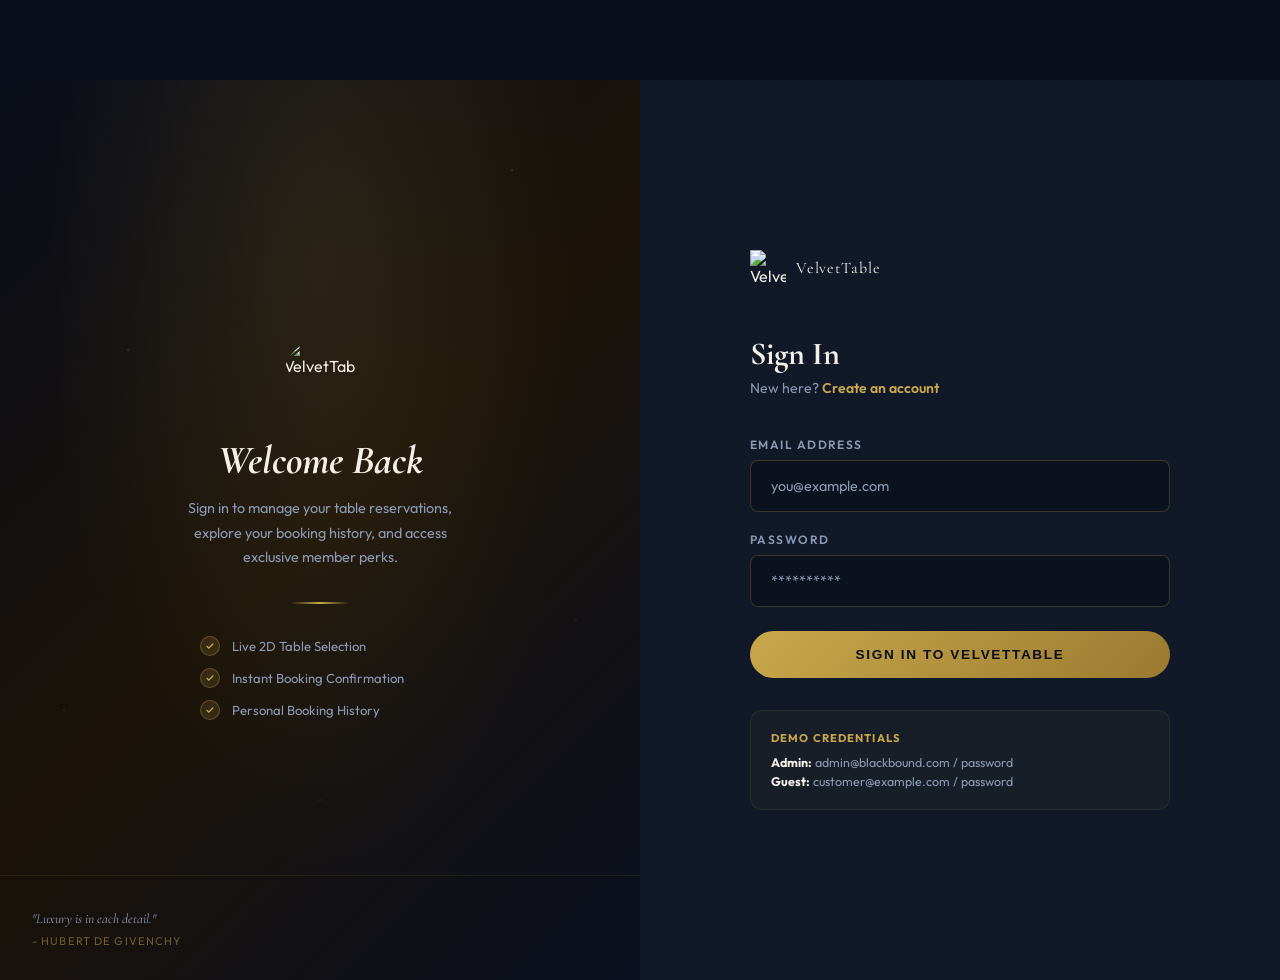
==== login.html @ 6e688fa2 "Add files via upload" ====
﻿<!DOCTYPE html>
<html lang="en">
<head>
    <meta charset="UTF-8">
    <meta name="viewport" content="width=device-width, initial-scale=1.0">
    <title>Sign In | VelvetTable</title>
    <link rel="stylesheet" href="frontend/css/style.css?v=12.0">
</head>
<body style="background:var(--navy); min-height:100vh;">

<div class="auth-panel">
    <!-- Left: Visual Panel -->
    <div class="auth-panel-img" style="background:linear-gradient(135deg, #0a0e1a 0%, #1a1208 50%, #0a1020 100%); position:relative; overflow:hidden; display:flex; align-items:flex-end;">
        <div class="stars-bg"></div>
        <!-- Chandelier illustration overlay -->
        <div style="position:absolute; inset:0; background:radial-gradient(ellipse at 50% 20%, rgba(201,168,76,0.12) 0%, transparent 60%); z-index:1;"></div>
        <div style="position:absolute; inset:0; z-index:2; display:flex; flex-direction:column; align-items:center; justify-content:center; padding:3rem;">
            <div style="text-align:center;">
                <img src="frontend/assets/logo.png" alt="VelvetTable" style="width:72px; height:72px; object-fit:contain; border-radius:50%; margin:0 auto 1.5rem; display:block;" >
                <h2 style="font-family:var(--font-serif); font-size:2.5rem; color:var(--ivory); margin-bottom:0.75rem; font-style:italic;">Welcome Back</h2>
                <p style="color:var(--text-muted); font-size:0.9rem; line-height:1.7; max-width:280px; margin:0 auto;">Sign in to manage your table reservations, explore your booking history, and access exclusive member perks.</p>
                <div class="gold-divider" style="margin:2rem auto;"></div>
                <div style="display:flex; flex-direction:column; gap:0.75rem; text-align:left; max-width:240px; margin:0 auto;">
                                        <div style="display:flex; align-items:center; gap:0.75rem; color:var(--text-muted); font-size:0.82rem;">
                        <div style="width:20px; height:20px; border-radius:50%; background:rgba(201,168,76,0.15); border:1px solid rgba(201,168,76,0.3); display:flex; align-items:center; justify-content:center; flex-shrink:0;">
                            <svg width="10" height="10" viewBox="0 0 24 24" fill="none" stroke="var(--gold)" stroke-width="3"><polyline points="20 6 9 17 4 12"/></svg>
                        </div>
                        Live 2D Table Selection                    </div>
                                        <div style="display:flex; align-items:center; gap:0.75rem; color:var(--text-muted); font-size:0.82rem;">
                        <div style="width:20px; height:20px; border-radius:50%; background:rgba(201,168,76,0.15); border:1px solid rgba(201,168,76,0.3); display:flex; align-items:center; justify-content:center; flex-shrink:0;">
                            <svg width="10" height="10" viewBox="0 0 24 24" fill="none" stroke="var(--gold)" stroke-width="3"><polyline points="20 6 9 17 4 12"/></svg>
                        </div>
                        Instant Booking Confirmation                    </div>
                                        <div style="display:flex; align-items:center; gap:0.75rem; color:var(--text-muted); font-size:0.82rem;">
                        <div style="width:20px; height:20px; border-radius:50%; background:rgba(201,168,76,0.15); border:1px solid rgba(201,168,76,0.3); display:flex; align-items:center; justify-content:center; flex-shrink:0;">
                            <svg width="10" height="10" viewBox="0 0 24 24" fill="none" stroke="var(--gold)" stroke-width="3"><polyline points="20 6 9 17 4 12"/></svg>
                        </div>
                        Personal Booking History                    </div>
                                    </div>
            </div>
        </div>
        <!-- Bottom quote -->
        <div style="position:relative; z-index:3; padding:2rem; width:100%; border-top:1px solid rgba(201,168,76,0.1);">
            <p style="font-family:var(--font-serif); font-style:italic; color:var(--text-muted); font-size:0.85rem; line-height:1.6;">"Luxury is in each detail."</p>
            <p style="font-size:0.7rem; letter-spacing:0.1em; text-transform:uppercase; color:rgba(201,168,76,0.5); margin-top:0.25rem;">- Hubert de Givenchy</p>
        </div>
    </div>

    <!-- Right: Form Panel -->
    <div class="auth-form-side">
        <div style="width:100%; max-width:420px;">
            <a href="index.html" style="display:flex; align-items:center; gap:0.6rem; margin-bottom:3rem; text-decoration:none;">
                <img src="frontend/assets/logo.png" alt="VelvetTable" style="width:36px; height:36px; object-fit:contain;" >
                <span style="font-family:var(--font-serif); font-size:1rem; color:var(--ivory); letter-spacing:0.06em;">VelvetTable</span>
            </a>

            <div style="margin-bottom:2.5rem;">
                <h1 style="font-family:var(--font-serif); font-size:2rem; color:var(--ivory); margin-bottom:0.4rem;">Sign In</h1>
                <p style="color:var(--text-muted); font-size:0.88rem;">New here? <a href="signup.html" style="color:var(--gold); font-weight:600; transition:opacity 0.3s;" onmouseover="this.style.opacity=0.8" onmouseout="this.style.opacity=1">Create an account</a></p>
            </div>

            
            
            <form method="POST" action="login.html" style="display:flex; flex-direction:column; gap:1.25rem;">
                <input type="hidden" name="csrf_token" value="41872f63dafc2b654ee01b7b9b2ca9cc0c356cd20bf3a8555dc3d0139babe2d2">

                <div>
                    <label class="label-luxury">Email Address</label>
                    <input type="email" name="email" required class="input-luxury" placeholder="you@example.com">
                </div>
                <div>
                    <label class="label-luxury">Password</label>
                    <input type="password" name="password" required class="input-luxury" placeholder="**********">
                </div>

                <button type="submit" class="btn-gold" style="width:100%; justify-content:center; padding:1rem; font-size:0.85rem; margin-top:0.25rem;">
                    Sign In to VelvetTable
                </button>
            </form>

            <div style="margin-top:2rem; padding:1.25rem; background:rgba(201,168,76,0.04); border:1px solid rgba(201,168,76,0.1); border-radius:12px;">
                <p style="font-size:0.7rem; letter-spacing:0.1em; text-transform:uppercase; color:var(--gold); margin-bottom:0.6rem; font-weight:700;">Demo Credentials</p>
                <p style="font-size:0.78rem; color:var(--text-muted); margin-bottom:0.25rem;"><strong style="color:var(--ivory);">Admin:</strong> admin@blackbound.com / password</p>
                <p style="font-size:0.78rem; color:var(--text-muted);"><strong style="color:var(--ivory);">Guest:</strong> customer@example.com / password</p>
            </div>
        </div>
    </div>
</div>

</body>
</html>
---- frontend/css/style.css ----
/*
 * VelvetTable — Premium Luxury Design System v10.0
 * Theme: Deep Navy + Warm Gold
 * Fonts: Cormorant Garamond (serif) + Outfit (sans)
 */

/* ── Google Fonts ────────────────────────────────────────── */
@import url('https://fonts.googleapis.com/css2?family=Cormorant+Garamond:ital,wght@0,300;0,400;0,600;0,700;1,300;1,400&family=Outfit:wght@300;400;500;600;700;800&display=swap');

/* ── Design Tokens ───────────────────────────────────────── */
:root {
    --gold:        #c9a84c;
    --gold-light:  #e4c97a;
    --gold-dark:   #9a7a30;
    --navy:        #0a0e1a;
    --navy-mid:    #111827;
    --navy-light:  #1a2235;
    --navy-card:   #141c2e;
    --ivory:       #f5f0e8;
    --ivory-dark:  #e8e0d0;
    --cream:       #faf7f2;
    --text-muted:  #8a9ab5;
    --white:       #ffffff;
    --danger:      #c0392b;
    --success:     #10b981;

    --font-serif:  'Cormorant Garamond', Georgia, serif;
    --font-sans:   'Outfit', -apple-system, BlinkMacSystemFont, 'Segoe UI', sans-serif;

    --radius-sm:   8px;
    --radius-md:   16px;
    --radius-lg:   24px;
    --radius-xl:   36px;
    --radius-full: 9999px;

    --shadow-gold:  0 8px 32px rgba(201, 168, 76, 0.18);
    --shadow-card:  0 20px 60px rgba(0, 0, 0, 0.5);
    --shadow-nav:   0 4px 30px rgba(0, 0, 0, 0.4);

    --transition:   all 0.35s cubic-bezier(0.16, 1, 0.3, 1);
}

/* ── Reset & Base ────────────────────────────────────────── */
*, *::before, *::after { box-sizing: border-box; margin: 0; padding: 0; }

html {
    scroll-behavior: smooth;
    font-size: 16px;
    overflow-x: hidden;
}

body {
    font-family: var(--font-sans);
    background-color: var(--navy);
    color: var(--ivory);
    overflow-x: hidden;
    padding-top: 80px;
    -webkit-font-smoothing: antialiased;
    -moz-osx-font-smoothing: grayscale;
}

img { max-width: 100%; display: block; }
a { text-decoration: none; color: inherit; }

/* ── Typography ──────────────────────────────────────────── */
.display-xl {
    font-family: var(--font-serif);
    font-size: clamp(3rem, 7vw, 6rem);
    font-weight: 300;
    line-height: 1.1;
    color: var(--ivory);
    letter-spacing: -0.02em;
}

.display-lg {
    font-family: var(--font-serif);
    font-size: clamp(2.2rem, 5vw, 4rem);
    font-weight: 400;
    line-height: 1.2;
    color: var(--ivory);
}

.section-label {
    font-size: 0.72rem;
    font-weight: 600;
    letter-spacing: 0.22em;
    text-transform: uppercase;
    color: var(--gold);
    display: block;
    margin-bottom: 1rem;
}

/* ── Scrollbar ───────────────────────────────────────────── */
::-webkit-scrollbar { width: 5px; }
::-webkit-scrollbar-track { background: var(--navy); }
::-webkit-scrollbar-thumb { background: var(--gold-dark); border-radius: 3px; }
::-webkit-scrollbar-thumb:hover { background: var(--gold); }
::selection { background: var(--gold); color: var(--navy); }

/* =========================================================================
   NAVIGATION — STICKY GLASSMORPHISM + CSS HAMBURGER
   ========================================================================= */
.nav-luxury {
    position: fixed;
    top: 0;
    left: 0;
    width: 100%;
    z-index: 9999;
    height: 80px;
    display: flex;
    align-items: center;
    background: rgba(10, 14, 26, 0.92);
    backdrop-filter: blur(20px);
    -webkit-backdrop-filter: blur(20px);
    border-bottom: 1px solid rgba(201, 168, 76, 0.15);
    box-shadow: var(--shadow-nav);
    transition: var(--transition);
}

.nav-inner {
    max-width: 1280px;
    margin: 0 auto;
    padding: 0 2rem;
    width: 100%;
    display: flex;
    align-items: center;
    justify-content: space-between;
    gap: 1rem;
}

.nav-logo {
    display: flex;
    align-items: center;
    gap: 0.75rem;
    text-decoration: none;
    flex-shrink: 0;
}

.nav-logo-name {
    font-family: var(--font-serif);
    font-size: 1.35rem;
    font-weight: 600;
    color: var(--ivory);
    letter-spacing: 0.06em;
}

.nav-logo-name span { color: var(--gold); }

/* Desktop Links */
.nav-links {
    display: flex;
    align-items: center;
    gap: 2rem;
    list-style: none;
    margin: 0;
    padding: 0;
}

.nav-links a {
    position: relative;
    font-size: 0.82rem;
    font-weight: 500;
    letter-spacing: 0.1em;
    text-transform: uppercase;
    color: var(--text-muted);
    text-decoration: none;
    padding-bottom: 4px;
    transition: color 0.3s;
}

.nav-links a:hover, .nav-links a.active { color: var(--gold); }

.nav-links a::after {
    content: '';
    position: absolute;
    width: 0; height: 2px;
    bottom: 0; left: 50%;
    background-color: var(--gold);
    transition: width 0.3s ease;
    transform: translateX(-50%);
}
.nav-links a:hover::after, .nav-links a.active::after { width: 100%; }

/* Desktop Actions */
.nav-actions {
    display: flex;
    align-items: center;
    gap: 0.75rem;
    flex-shrink: 0;
}

/* Hidden Checkbox — zero footprint */
.nav-toggle-chk {
    position: absolute;
    left: -9999px;
    width: 0; height: 0;
    visibility: hidden;
    pointer-events: none;
    opacity: 0;
}

/* Hamburger — hidden on desktop */
.hamburger-btn {
    display: none;
    flex-direction: column;
    justify-content: space-between;
    width: 28px; height: 20px;
    cursor: pointer;
    z-index: 10001;
    flex-shrink: 0;
}

.hamburger-btn span {
    display: block;
    width: 100%; height: 2px;
    background: var(--ivory);
    border-radius: 2px;
    transition: transform 0.35s ease, opacity 0.3s ease, background 0.3s ease;
}

/* Hide mobile-auth items on desktop — only show inside hamburger dropdown */
.mobile-auth { display: none; }

/* =========================================================================
   BUTTONS
   ========================================================================= */
.btn-gold {
    display: inline-flex;
    align-items: center;
    gap: 0.5rem;
    background: linear-gradient(135deg, var(--gold), var(--gold-dark));
    color: var(--navy);
    font-weight: 700;
    font-size: 0.78rem;
    letter-spacing: 0.12em;
    text-transform: uppercase;
    padding: 0.7rem 1.5rem;
    border-radius: var(--radius-full);
    border: none;
    cursor: pointer;
    transition: var(--transition);
    text-decoration: none;
}
.btn-gold:hover {
    background: linear-gradient(135deg, var(--gold-light), var(--gold));
    transform: translateY(-2px);
    box-shadow: var(--shadow-gold);
}

.btn-outline-gold {
    display: inline-flex;
    align-items: center;
    gap: 0.5rem;
    background: transparent;
    color: var(--gold);
    border: 1px solid var(--gold);
    font-weight: 600;
    font-size: 0.78rem;
    letter-spacing: 0.1em;
    text-transform: uppercase;
    padding: 0.65rem 1.4rem;
    border-radius: var(--radius-full);
    cursor: pointer;
    transition: var(--transition);
    text-decoration: none;
}
.btn-outline-gold:hover {
    background: rgba(201, 168, 76, 0.1);
    transform: translateY(-2px);
}

.btn-ghost {
    display: inline-flex;
    align-items: center;
    gap: 0.5rem;
    background: transparent;
    color: var(--text-muted);
    font-size: 0.78rem;
    letter-spacing: 0.08em;
    text-transform: uppercase;
    padding: 0.65rem 1.2rem;
    border-radius: var(--radius-full);
    border: 1px solid rgba(255,255,255,0.08);
    cursor: pointer;
    transition: var(--transition);
    text-decoration: none;
}
.btn-ghost:hover { color: var(--ivory); border-color: rgba(255,255,255,0.2); }

/* =========================================================================
   LAYOUT
   ========================================================================= */
.container {
    max-width: 1280px;
    margin: 0 auto;
    padding: 0 2rem;
}

.container-sm {
    max-width: 900px;
    margin: 0 auto;
    padding: 0 2rem;
}

.section-pad { padding: 6rem 2rem; }

.grid-cols-2 { display: grid; grid-template-columns: 1fr 1fr; gap: 2rem; }
.grid-cols-3 { display: grid; grid-template-columns: repeat(3, 1fr); gap: 2rem; }
.grid-cols-4 { display: grid; grid-template-columns: repeat(4, 1fr); gap: 1.5rem; }

/* =========================================================================
   CARDS
   ========================================================================= */
.luxury-card {
    background: var(--navy-card);
    border: 1px solid rgba(201, 168, 76, 0.1);
    border-radius: var(--radius-md);
    transition: var(--transition);
}
.luxury-card:hover {
    transform: translateY(-6px);
    border-color: rgba(201, 168, 76, 0.3);
    box-shadow: var(--shadow-card);
}

.glass-gold {
    background: rgba(201, 168, 76, 0.04);
    border: 1px solid rgba(201, 168, 76, 0.15);
    backdrop-filter: blur(10px);
    -webkit-backdrop-filter: blur(10px);
}

/* =========================================================================
   DECORATIVE
   ========================================================================= */
.gold-divider {
    width: 60px; height: 2px;
    background: linear-gradient(90deg, transparent, var(--gold), transparent);
    margin: 0 auto;
}

.stars-bg {
    position: absolute;
    inset: 0;
    background-image:
        radial-gradient(1px 1px at 20% 30%, rgba(201,168,76,0.4) 0%, transparent 100%),
        radial-gradient(1px 1px at 80% 10%, rgba(255,255,255,0.3) 0%, transparent 100%),
        radial-gradient(1px 1px at 50% 80%, rgba(201,168,76,0.3) 0%, transparent 100%),
        radial-gradient(1px 1px at 10% 70%, rgba(255,255,255,0.2) 0%, transparent 100%),
        radial-gradient(1px 1px at 90% 60%, rgba(201,168,76,0.2) 0%, transparent 100%);
    pointer-events: none;
}

/* =========================================================================
   STATS
   ========================================================================= */
.stat-item {
    padding: 2rem;
    text-align: center;
    border-right: 1px solid rgba(201,168,76,0.08);
}
.stat-item:last-child { border-right: none; }
.stat-number {
    font-family: var(--font-serif);
    font-size: 2.8rem;
    font-weight: 300;
    color: var(--gold);
    display: block;
}
.stat-label {
    font-size: 0.72rem;
    letter-spacing: 0.14em;
    text-transform: uppercase;
    color: var(--text-muted);
    margin-top: 0.3rem;
}

/* =========================================================================
   PRICE TAG
   ========================================================================= */
.price-tag {
    font-family: var(--font-serif);
    font-size: 1.6rem;
    font-weight: 400;
    color: var(--gold);
}

/* =========================================================================
   FORM ELEMENTS
   ========================================================================= */
.input-luxury {
    width: 100%;
    background: rgba(10, 14, 26, 0.6);
    border: 1px solid rgba(201, 168, 76, 0.25);
    color: var(--ivory);
    padding: 1rem 1.25rem;
    border-radius: var(--radius-sm);
    font-family: var(--font-sans);
    font-size: 0.9rem;
    outline: none;
    transition: var(--transition);
}
.input-luxury:focus { border-color: var(--gold); box-shadow: 0 0 0 3px rgba(201,168,76,0.12); }
.input-luxury::placeholder { color: var(--text-muted); }

.label-luxury {
    display: block;
    font-size: 0.75rem;
    font-weight: 600;
    letter-spacing: 0.12em;
    text-transform: uppercase;
    color: var(--text-muted);
    margin-bottom: 0.5rem;
}

/* =========================================================================
   AUTH PANEL (Login / Signup)
   ========================================================================= */
.auth-panel {
    display: grid;
    grid-template-columns: 1fr 1fr;
    min-height: 100vh;
}

.auth-panel-img {
    background: linear-gradient(135deg, #0a0e1a 0%, #1a1208 50%, #0a1020 100%);
    position: relative;
    overflow: hidden;
    display: flex;
    align-items: flex-end;
}

.auth-form-side {
    display: flex;
    align-items: center;
    justify-content: center;
    padding: 4rem 3rem;
    background: var(--navy-mid);
    overflow-y: auto;
}

@media (max-width: 768px) {
    .auth-panel { grid-template-columns: 1fr; }
    .auth-panel-img { display: none; }
    .auth-form-side { padding: 3rem 1.5rem; }
}

/* =========================================================================
   FOOTER
   ========================================================================= */
.footer-luxury {
    background: var(--navy-card);
    border-top: 1px solid rgba(201, 168, 76, 0.12);
    padding: 4rem 0 2rem;
}

.footer-logo-name {
    font-family: var(--font-serif);
    font-size: 1.3rem;
    font-weight: 600;
    color: var(--ivory);
    letter-spacing: 0.06em;
}

.footer-tagline {
    color: var(--text-muted);
    font-size: 0.85rem;
    line-height: 1.7;
    max-width: 260px;
}

.footer-col-title {
    font-size: 0.7rem;
    font-weight: 700;
    letter-spacing: 0.18em;
    text-transform: uppercase;
    color: var(--gold);
    margin-bottom: 1.25rem;
}

.footer-link {
    display: block;
    color: var(--text-muted);
    font-size: 0.85rem;
    margin-bottom: 0.7rem;
    transition: color 0.3s;
    text-decoration: none;
}
.footer-link:hover { color: var(--ivory); }

.footer-bottom {
    border-top: 1px solid rgba(255,255,255,0.05);
    margin-top: 3rem;
    padding-top: 2rem;
    text-align: center;
    font-size: 0.78rem;
    color: var(--text-muted);
    letter-spacing: 0.06em;
}

/* =========================================================================
   HERO
   ========================================================================= */
.hero-content { position: relative; z-index: 2; }

/* =========================================================================
   ANIMATIONS
   ========================================================================= */
.anim-fade-up {
    opacity: 0;
    transform: translateY(30px);
    animation: fadeUp 0.8s cubic-bezier(0.16, 1, 0.3, 1) forwards;
}
.anim-delay-1 { animation-delay: 0.15s; }
.anim-delay-2 { animation-delay: 0.3s; }
.anim-delay-3 { animation-delay: 0.45s; }

@keyframes fadeUp {
    to { opacity: 1; transform: translateY(0); }
}

/* =========================================================================
   3D BOOKING / TABLE GRID
   ========================================================================= */
#webgl-container { cursor: grab; }
#webgl-container:active { cursor: grabbing; }

.t-grid {
    display: grid;
    grid-template-columns: repeat(4, 1fr);
    gap: 1rem;
}

/* =========================================================================
   ROOM FILTERS
   ========================================================================= */
.filter-btn {
    background: rgba(201,168,76,0.05);
    border: 1px solid rgba(201,168,76,0.2);
    color: var(--text-muted);
    padding: 0.5rem 1.25rem;
    border-radius: var(--radius-full);
    font-size: 0.8rem;
    font-weight: 500;
    cursor: pointer;
    transition: var(--transition);
    letter-spacing: 0.06em;
}
.filter-btn:hover, .filter-btn.active {
    background: rgba(201,168,76,0.15);
    border-color: var(--gold);
    color: var(--gold);
}

/* =========================================================================
   MODAL
   ========================================================================= */
.modal-overlay {
    position: fixed;
    inset: 0;
    background: rgba(0,0,0,0.75);
    z-index: 10000;
    display: none;
    align-items: center;
    justify-content: center;
    backdrop-filter: blur(4px);
}
.modal-overlay.active { display: flex; }

.modal-box {
    background: var(--navy-card);
    border: 1px solid rgba(201,168,76,0.2);
    border-radius: var(--radius-lg);
    padding: 2.5rem;
    max-width: 480px;
    width: 90%;
}

/* =========================================================================
   MOBILE NAV — 992px hamburger breakpoint
   ========================================================================= */
@media (max-width: 992px) {
    .hamburger-btn { display: flex; }
    .nav-actions { display: none; }
    .mobile-auth { display: block; }

    .nav-links {
        position: absolute;
        top: 80px;
        left: 0;
        width: 100%;
        flex-direction: column;
        align-items: stretch;
        gap: 0;
        background: rgba(10, 14, 26, 0.98);
        backdrop-filter: blur(20px);
        -webkit-backdrop-filter: blur(20px);
        border-bottom: 1px solid rgba(201, 168, 76, 0.2);
        max-height: 0;
        overflow: hidden;
        transition: max-height 0.45s cubic-bezier(0.4, 0, 0.2, 1);
        padding: 0;
        list-style: none;
        z-index: 9998;
    }

    .nav-links li {
        width: 100%;
        text-align: center;
        border-bottom: 1px solid rgba(255,255,255,0.04);
        opacity: 0;
        transform: translateY(-6px);
        transition: opacity 0.3s ease, transform 0.3s ease;
    }

    .nav-links li a {
        display: block;
        padding: 1rem 2rem;
        font-size: 0.85rem;
        text-transform: uppercase;
        letter-spacing: 0.1em;
        color: var(--text-muted);
    }

    /* Mobile Sign In / Join Us injected as last li items */
    .nav-links li.mobile-auth a.btn-ghost-mobile {
        color: var(--text-muted);
    }
    .nav-links li.mobile-auth a.btn-gold-mobile {
        color: var(--gold);
        font-weight: 700;
    }

    .nav-toggle-chk:checked ~ .nav-links {
        max-height: 620px;
    }

    .nav-toggle-chk:checked ~ .nav-links li {
        opacity: 1;
        transform: translateY(0);
    }

    /* Hamburger → X animation */
    .nav-toggle-chk:checked ~ .hamburger-btn span:nth-child(1) {
        transform: translateY(9px) rotate(45deg);
        background: var(--gold);
    }
    .nav-toggle-chk:checked ~ .hamburger-btn span:nth-child(2) {
        opacity: 0;
    }
    .nav-toggle-chk:checked ~ .hamburger-btn span:nth-child(3) {
        transform: translateY(-9px) rotate(-45deg);
        background: var(--gold);
    }
}

/* =========================================================================
   RESPONSIVE GRID BREAKPOINTS
   ========================================================================= */
@media (max-width: 1024px) {
    .grid-cols-4 { grid-template-columns: repeat(2, 1fr); }
}

@media (max-width: 768px) {
    .grid-cols-3 { grid-template-columns: 1fr 1fr; }
    .grid-cols-2 { grid-template-columns: 1fr; }
    .t-grid { grid-template-columns: repeat(2, 1fr) !important; }

    /* Footer grid */
    [style*="grid-template-columns:2fr 1fr 1fr 1fr"] {
        grid-template-columns: 1fr 1fr !important;
        gap: 2rem !important;
    }

    .section-pad { padding: 4rem 1.25rem; }
    .container, .container-sm { padding: 0 1.25rem; }
    .display-xl { font-size: clamp(2.2rem, 8vw, 3.5rem); }
    .display-lg { font-size: clamp(1.6rem, 6vw, 2.5rem); }

    /* Stats bar 2-col on tablet */
    [style*="grid-template-columns:repeat(4, 1fr)"] {
        grid-template-columns: repeat(2, 1fr) !important;
    }
}

@media (max-width: 480px) {
    .grid-cols-3 { grid-template-columns: 1fr; }
    .grid-cols-4 { grid-template-columns: 1fr; }
    .t-grid { grid-template-columns: 1fr !important; }
    .nav-inner { padding: 0 1.25rem; }

    /* Footer single col */
    [style*="grid-template-columns:2fr 1fr 1fr 1fr"] {
        grid-template-columns: 1fr !important;
    }

    /* Stats single col */
    [style*="grid-template-columns:repeat(4, 1fr)"] {
        grid-template-columns: repeat(2, 1fr) !important;
    }
}
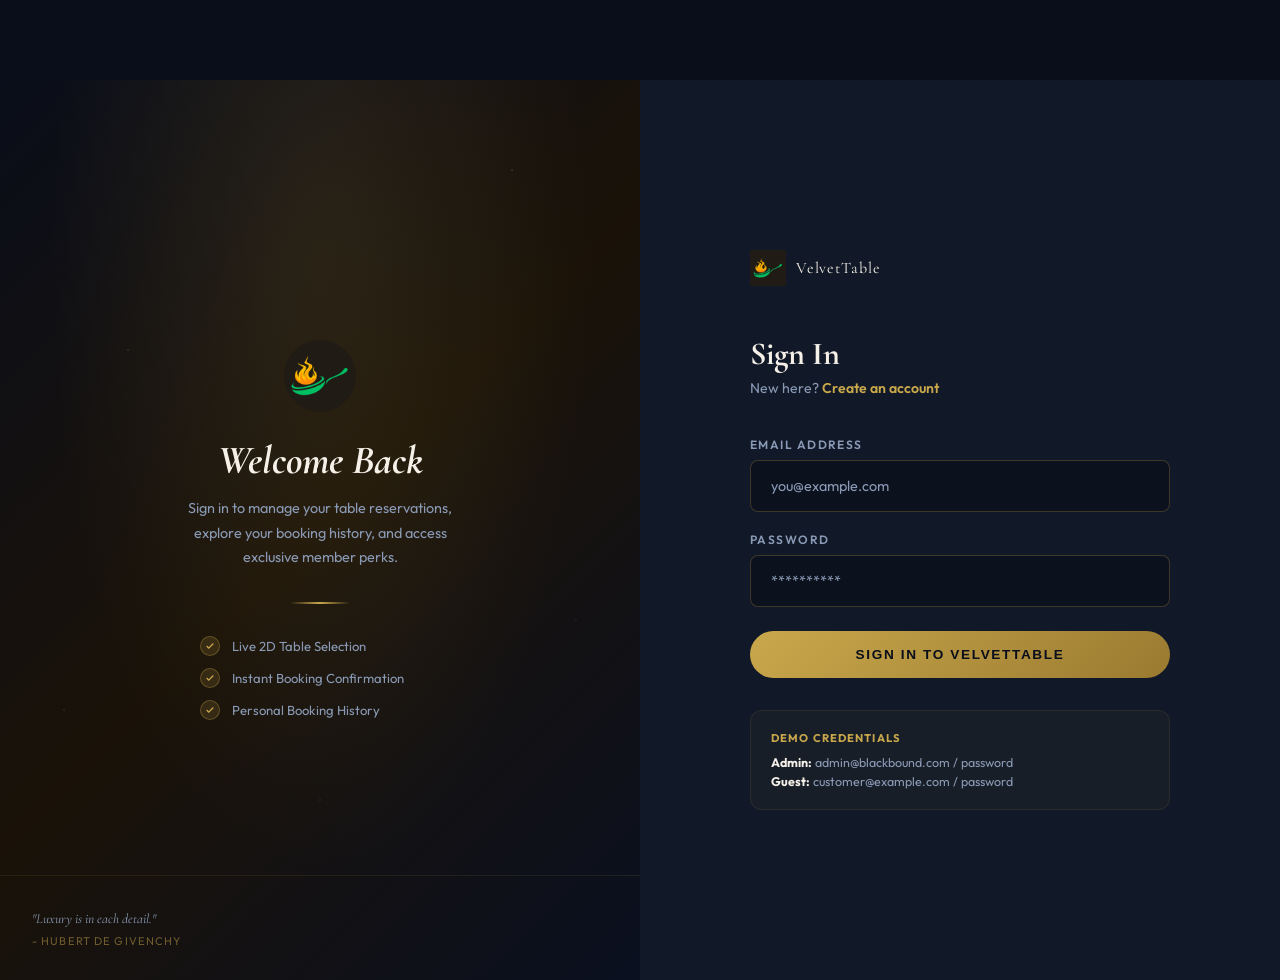
==== commit 4e6e619a: "Add files via upload" ====
--- a/login.html
+++ b/login.html
@@ -1,4 +1,4 @@
-﻿<!DOCTYPE html>
+<!DOCTYPE html>
 <html lang="en">
 <head>
     <meta charset="UTF-8">
